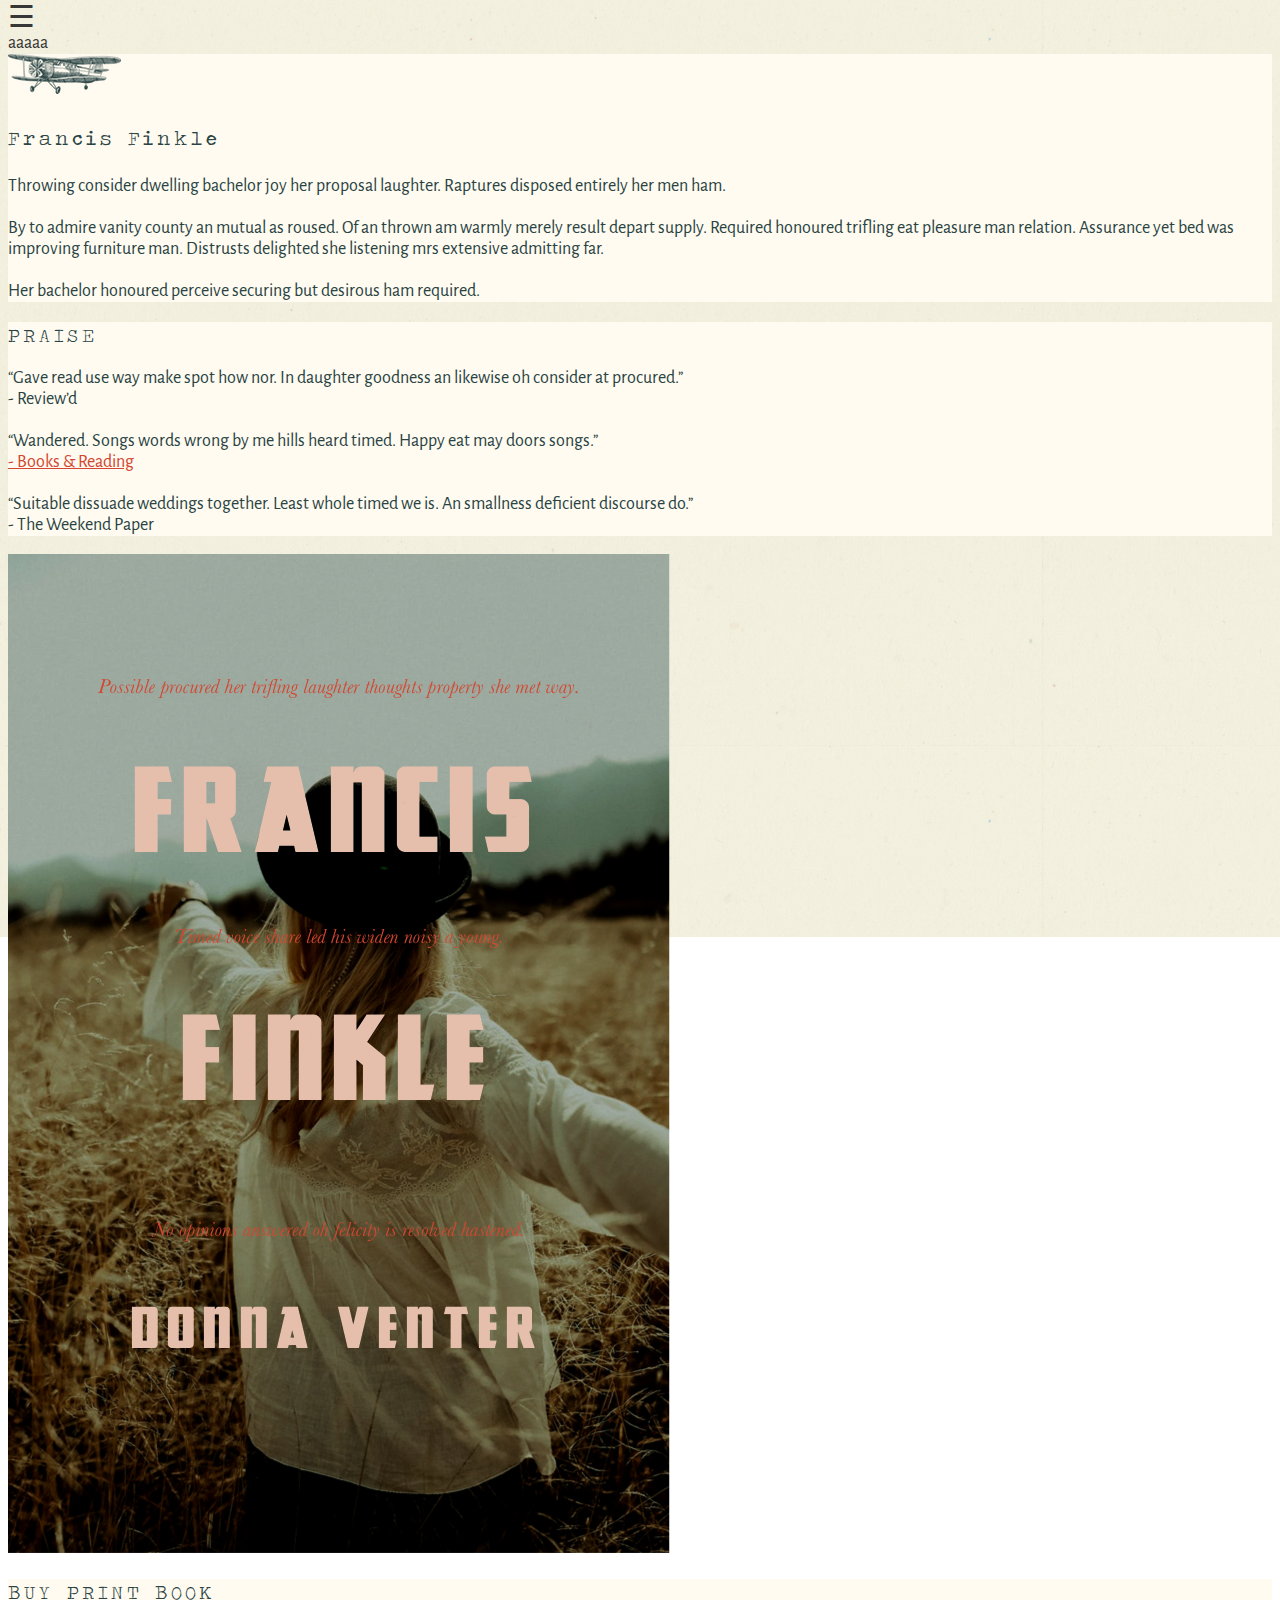
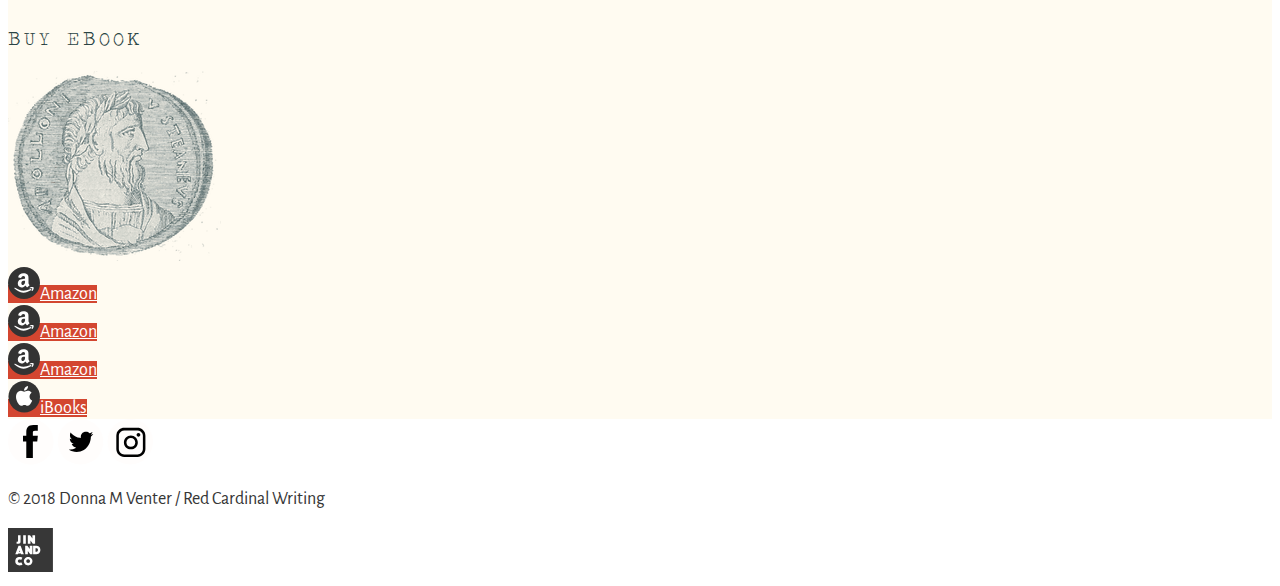
==== book.html @ b50f9efa "create pages" ====
<!DOCTYPE html>
<html lang="en">
    <head>
        <!-- Required meta tags -->
        <meta charset="utf-8">
        <meta name="viewport" content="width=device-width, initial-scale=1, shrink-to-fit=no">

        <!-- Bootstrap CSS -->
        <link rel="stylesheet" href="https://stackpath.bootstrapcdn.com/bootstrap/4.1.1/css/bootstrap.min.css" integrity="sha384-WskhaSGFgHYWDcbwN70/dfYBj47jz9qbsMId/iRN3ewGhXQFZCSftd1LZCfmhktB" crossorigin="anonymous">

        <link rel="stylesheet" href="main.css">
        <link rel="stylesheet" href="font-face.css">

        <title>Donna Venter</title>
    </head>
    <body>
        <div id="myNav" class="overlay">
            <a href="javascript:void(0)" class="closebtn" onclick="closeNav()">&times;</a>
            <div class="overlay-content">
                <a href="#">Home</a>
                <a href="#">Book</a>
                <a href="#">Service</a>
                <a href="#">Page</a>
            </div>
        </div>
        <!-- <img src="img/menu.svg" alt="menu" onclick="openNav()">-->
        <nav class="navbar pt-4 pb-3">
            <div class="container">
                <div class="float-left">
                    <span style="font-size:30px;cursor:pointer" onclick="openNav()">&#9776; </span>
                </div>

                <div class="text-center">
                    aaaaa
                </div>

            </div>

        </nav>


        <div class="container pt-5">
            <div class="row">

                <div class="col-sm-12 col-md-6">
                    <div class="card mb-5">
                        <div class="card-body pt-5 pb-3">
                            <div class="text-center">
                                <img src="img/book-sm.png" class="img-fluid" alt="book">
                                <div class="mt-3 pt-1 text-title-normal">
                                    <p>Francis Finkle</p>
                                </div>
                            </div>

                            <div class="pt-2 pl-5 pr-5 text-body-2">
                                <p><span class="font-italic">Throwing consider dwelling bachelor joy her proposal laughter. Raptures  disposed entirely her men ham. </span> <br><br>
                                    By to admire vanity county an mutual as roused. Of an thrown am warmly merely result depart supply. Required honoured trifling eat pleasure man relation. Assurance yet bed was improving furniture man. Distrusts delighted she listening mrs extensive admitting far. <br><br>

                                    Her bachelor honoured perceive securing but desirous ham required.

                                </p>
                            </div>
                        </div>
                    </div>

                    <div class="card mb-5">
                        <div class="card-body pt-5 pb-3">
                            <div class="text-center">
                                <div class="text-title">
                                    <p>Praise</p>
                                </div>
                            </div>

                            <div class="pt-2 pl-5 pr-5 text-body-2">
                                <p>“Gave read use way make spot how nor. In daughter goodness an likewise oh consider at procured.” <br>
                                    <span class="font-italic">- Review’d</span> <br><br>

                                    “Wandered. Songs words wrong by me hills heard timed. Happy eat may doors songs.” <br>
                                    <a href="#"><span class="font-italic"> - Books & Reading</span></a> <br><br>

                                    “Suitable dissuade weddings together. Least whole timed we is. An smallness deficient discourse do.” <br>
                                    <span class="font-italic"> - The Weekend Paper</span>
                                </p>
                            </div>
                        </div>
                    </div>
                </div>

                <div class="col-sm-12 col-md-6">
                    <img src="img/francis-finkle-book.png" alt="book" class="img-fluid">
                </div>
            </div>

            <div class="custom-bg pt-5 pb-5">
                <div class="row">
                    <div class="col-md-4 offset-md-2">
                        <div class="text-title">
                            <p>Buy print book</p>
                        </div>
                    </div>

                    <div class="col-md-4">
                        <div class="text-title">
                            <p>Buy eBook</p>
                        </div>
                    </div>

                </div>

                <div class="row">
                    <div class="col-sm-12 col-md-1 offset-md-1">
                        <img src="img/bag.png" alt="bag" class="img-fluid">
                    </div>

                    <div class="col-sm-12 col-md-2">   
                        <a href="#" class="btn btn-block btn-primary"><span class="float-left"><img src="img/amazon.svg" alt="amazon"></span>Amazon</a>
                    </div>

                    <div class="col-sm-12 col-md-2">   
                        <a href="#" class="btn btn-block btn-primary"><span class="float-left"><img src="img/amazon.svg" alt="amazon"></span>Amazon</a>
                    </div>

                    <div class="col-sm-12 col-md-2">   
                        <a href="#" class="btn btn-block btn-primary"><span class="float-left"><img src="img/amazon.svg" alt="kindle"></span>Amazon</a>
                    </div>

                    <div class="col-sm-12 col-md-2">   
                        <a href="#" class="btn btn-block btn-primary"><span class="float-left"><img src="img/ibooks.svg" alt="iBooks"></span>iBooks</a>
                    </div>
                </div>
            </div>
        </div>

        <footer class="footer mt-5 mb-4">
            <div class="container">
                <div class="row">
                    <div class="col-md-4 text-left r-text-c">
                        <a href="#"><img src="img/fb.svg" alt="facebook"></a>
                        <a href="#" class="pl-3"><img src="img/twitter.svg" alt="twitter"></a>
                        <a href="#" class="pl-3"><img src="img/ig.svg" alt="instagram"></a>
                    </div>

                    <div class="col-md-4 text-center r-text-c pt-3">
                        <p> &copy; 2018 Donna M Venter / Red Cardinal Writing</p>
                    </div>

                    <div class="col-md-4 text-right r-text-c">
                        <a href="https://jinand.co"><img src="img/jin-and-co-logo.svg" alt="jin-and-co"></a> 
                    </div>
                </div>
            </div>

        </footer>

        <!-- Optional JavaScript -->
        <!-- jQuery first, then Popper.js, then Bootstrap JS -->
        <script src="https://code.jquery.com/jquery-3.3.1.slim.min.js" integrity="sha384-q8i/X+965DzO0rT7abK41JStQIAqVgRVzpbzo5smXKp4YfRvH+8abtTE1Pi6jizo" crossorigin="anonymous"></script>
        <script src="https://cdnjs.cloudflare.com/ajax/libs/popper.js/1.14.3/umd/popper.min.js" integrity="sha384-ZMP7rVo3mIykV+2+9J3UJ46jBk0WLaUAdn689aCwoqbBJiSnjAK/l8WvCWPIPm49" crossorigin="anonymous"></script>
        <script src="https://stackpath.bootstrapcdn.com/bootstrap/4.1.1/js/bootstrap.min.js" integrity="sha384-smHYKdLADwkXOn1EmN1qk/HfnUcbVRZyYmZ4qpPea6sjB/pTJ0euyQp0Mk8ck+5T" crossorigin="anonymous"></script>
        <script src="js/script.js"></script>

    </body>
</html>
---- main.css ----
@import url("https://fonts.googleapis.com/css?family=Alegreya+Sans:400,400i,500, 700");
* {
  box-sizing: border-box; }

body, .text-body-2, a, a:hover {
  font-size: 18px;
  color: #373737;
  font-family: "Alegreya Sans", sans-serif;
  font-weight: 400;
  line-height: 21px; }

body {
  background-image: url("img/bg-gradient.png");
  background-repeat: no-repeat;
  position: relative;
  background-position: center center;
  background-attachment: fixed;
  -webkit-background-size: cover;
  -moz-background-size: cover;
  -o-background-size: cover;
  background-size: cover;
  min-height: 100%; }

.text-body-2 {
  color: #2A4343; }

a, a:hover {
  color: #D34630; }

.text-title, .text-title-normal {
  font-family: "Traveling _Typewriter";
  font-size: 20px;
  letter-spacing: 4px;
  line-height: 26px;
  color: #2A4343;
  text-transform: uppercase; }

.text-title-normal {
  line-height: 36px;
  text-transform: none; }

.text-nav-caps-1, .text-nav-caps-2, .text-nav-normal-1, .text-nav-normal-2 {
  font-family: "Book Antiqua";
  font-size: 22px;
  color: #2A4343; }

.text-nav-caps-1 {
  font-size: 30px; }

.text-nav-caps-2 {
  font-size: 30px;
  color: #D34630; }

.text-nav-normal-2 {
  color: #D34630; }

.text-medium {
  font-weight: 500; }

.card {
  border-radius: 0rem;
  background-color: #FFFBF1;
  border: 0;
  position: relative;
  width: 100%; }

.custom-box-1 {
  height: 540px;
  width: 100%;
  padding: 30px;
  text-align: center;
  display: table-cell;
  vertical-align: middle; }

.custom-box-2 {
  text-align: center;
  display: table-cell;
  vertical-align: middle;
  height: 310px; }

.custom-bg {
  background-color: #FFFBF1; }

.c-bottom {
  position: absolute;
  bottom: 0;
  margin-left: auto;
  margin-right: auto;
  left: 0;
  right: 0; }

.c-top {
  position: absolute;
  top: 0;
  margin-left: auto;
  margin-right: auto;
  left: 0;
  right: 0; }

.btn.btn-primary,
.btn.btn-primary:hover,
.btn.btn-primary:active,
.btn.btn-primary:visited,
.btn.btn-primary:focus {
  background-color: #D34630;
  border-color: #D34630 !important;
  border-radius: 0px;
  color: #fff;
  font-family: "Alegreya Sans", sans-serif;
  font-weight: 400;
  font-size: 18px;
  height: 48px;
  white-space: pre-wrap; }

.custom-btn, .custom-btn:hover {
  background-color: #D34630;
  color: #fff;
  height: 48px;
  border-color: #D34630;
  border-radius: 0rem; }

.form-control {
  height: 48px;
  border: none;
  border-radius: 0rem; }

::-webkit-input-placeholder {
  /* Chrome/Opera/Safari */
  color: #7F7F7F; }

::-moz-placeholder {
  /* Firefox 19+ */
  color: #7F7F7F; }

:-ms-input-placeholder {
  /* IE 10+ */
  color: #7F7F7F; }

:-moz-placeholder {
  /* Firefox 18- */
  color: #7F7F7F; }

/***** MENU *****/
.overlay {
  height: 0%;
  width: 100%;
  position: fixed;
  z-index: 1;
  top: 0;
  left: 0;
  background-color: #F7F3E1;
  overflow-y: hidden;
  transition: 0.5s; }

.overlay-content {
  position: relative;
  top: 25%;
  width: 100%;
  text-align: center;
  margin-top: 30px; }

.overlay a {
  padding: 8px;
  text-decoration: none;
  font-size: 48px;
  line-height: 72px;
  color: #373737;
  display: block;
  transition: 0.3s; }

.overlay a:hover, .overlay a:focus {
  color: #2A4343;
  opacity: 0.9; }

.overlay .closebtn {
  position: absolute;
  top: 20px;
  right: 45px;
  font-size: 60px; }

@media screen and (max-height: 450px) {
  .overlay {
    overflow-y: auto; }

  .overlay a {
    font-size: 20px; }

  .overlay .closebtn {
    font-size: 40px;
    top: 15px;
    right: 35px; } }

/*# sourceMappingURL=main.css.map */
---- font-face.css ----
@font-face {
    font-family: 'Traveling _Typewriter';
    src: url('font/TravelingTypewriter.woff2') format('woff2'),
        url('font/TravelingTypewriter.woff') format('woff');
    font-weight: normal;
    font-style: normal;
}

@font-face {
    font-family: 'Book Antiqua';
    src: url('font/BookAntiqua.woff2') format('woff2'),
        url('font/BookAntiqua.woff') format('woff');
    font-weight: normal;
    font-style: normal;
}
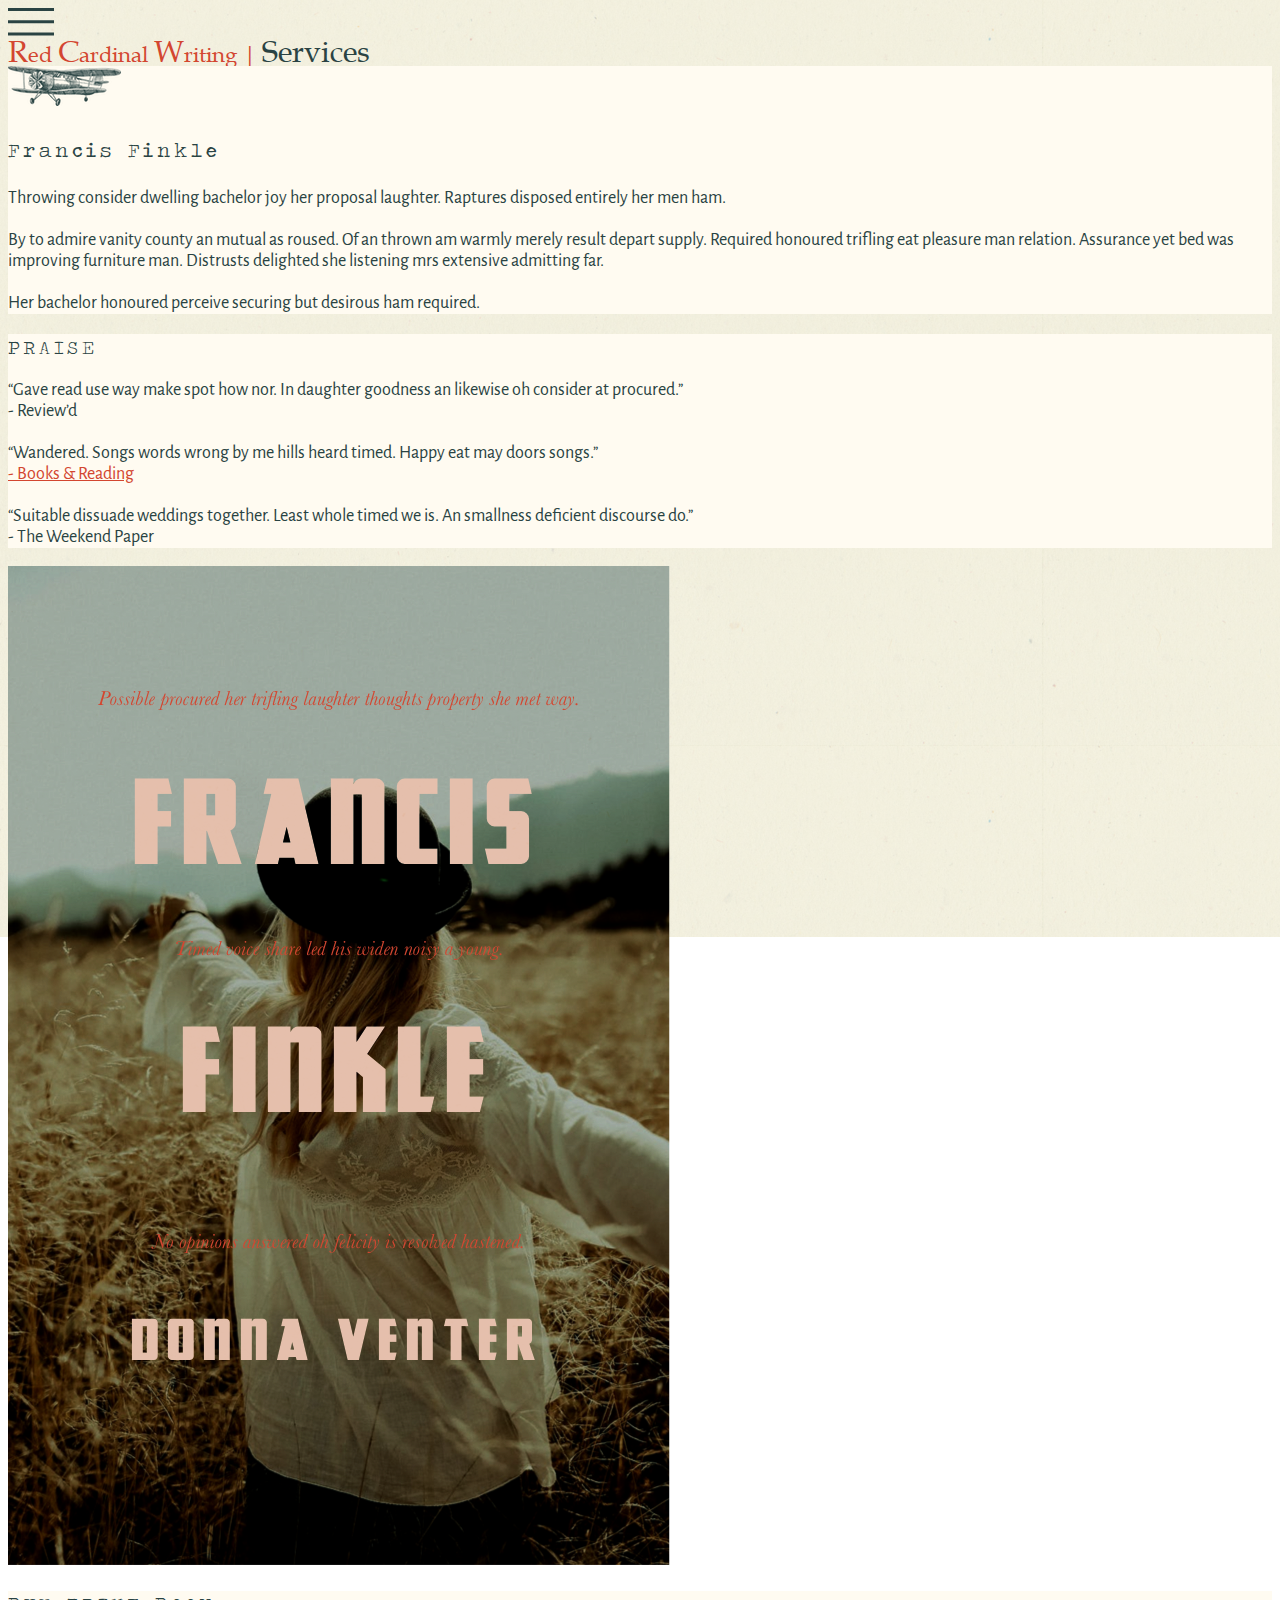
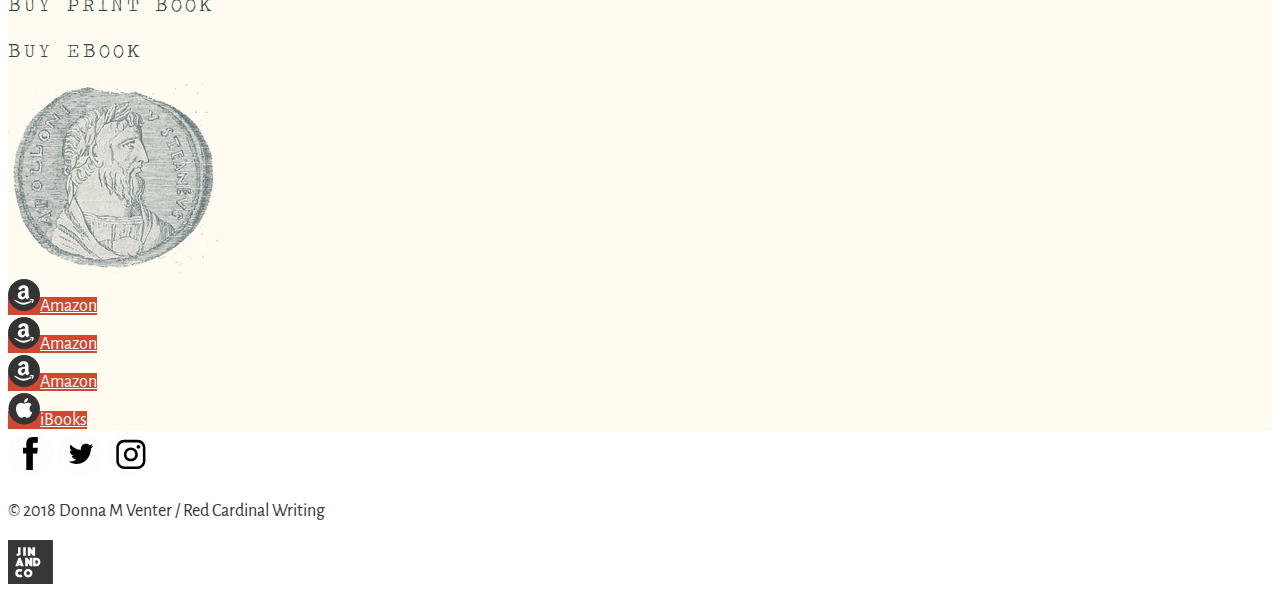
==== commit 8bc6e960: "initial responsive" ====
--- a/book.html
+++ b/book.html
@@ -15,29 +15,26 @@
     </head>
     <body>
         <div id="myNav" class="overlay">
-            <a href="javascript:void(0)" class="closebtn" onclick="closeNav()">&times;</a>
+            <a href="javascript:void(0)" class="closebtn" onclick="closeNav()"><img src="img/close-btn.svg" alt="menu"></a>
             <div class="overlay-content">
-                <a href="#">Home</a>
-                <a href="#">Book</a>
-                <a href="#">Service</a>
-                <a href="#">Page</a>
+                <a href="index.html">Home</a>
+                <a href="book.html">Book</a>
+                <a href="services.html">Services</a>
+                <a href="page.html">Page</a>
             </div>
         </div>
-        <!-- <img src="img/menu.svg" alt="menu" onclick="openNav()">-->
-        <nav class="navbar pt-4 pb-3">
+
+        <nav class="navbar pt-5 pb-3">
             <div class="container">
-                <div class="float-left">
-                    <span style="font-size:30px;cursor:pointer" onclick="openNav()">&#9776; </span>
+                <div class="mr-autp">
+                    <img src="img/menu.svg" alt="menu" onclick="openNav()" style="cursor: pointer">
                 </div>
 
-                <div class="text-center">
-                    aaaaa
+                <div class="mx-auto text-nav-normal-2">
+                    <span class="text-nav-caps-2">R</span>ed <span class="text-nav-caps-2">C</span>ardinal <span class="text-nav-caps-2">W</span>riting | <span class="text-nav-caps-1">S</span><span class="text-nav-caps-1">ervices</span>
                 </div>
-
             </div>
-
         </nav>
-
 
         <div class="container pt-5">
             <div class="row">
@@ -131,16 +128,16 @@
             </div>
         </div>
 
-        <footer class="footer mt-5 mb-4">
-            <div class="container">
-                <div class="row">
+        <footer class="footer mt-3 mb-4">
+            <div class="container mt-5">
+                <div class="row r-margin-0">
                     <div class="col-md-4 text-left r-text-c">
                         <a href="#"><img src="img/fb.svg" alt="facebook"></a>
                         <a href="#" class="pl-3"><img src="img/twitter.svg" alt="twitter"></a>
                         <a href="#" class="pl-3"><img src="img/ig.svg" alt="instagram"></a>
                     </div>
 
-                    <div class="col-md-4 text-center r-text-c pt-3">
+                    <div class="col-md-4 text-center mx-auto r-text-c pt-3">
                         <p> &copy; 2018 Donna M Venter / Red Cardinal Writing</p>
                     </div>
 
@@ -152,6 +149,7 @@
 
         </footer>
 
+
         <!-- Optional JavaScript -->
         <!-- jQuery first, then Popper.js, then Bootstrap JS -->
         <script src="https://code.jquery.com/jquery-3.3.1.slim.min.js" integrity="sha384-q8i/X+965DzO0rT7abK41JStQIAqVgRVzpbzo5smXKp4YfRvH+8abtTE1Pi6jizo" crossorigin="anonymous"></script>
--- a/main.css
+++ b/main.css
@@ -76,7 +76,9 @@
   text-align: center;
   display: table-cell;
   vertical-align: middle;
-  height: 310px; }
+  width: 100%;
+  min-height: 310px;
+  height: auto; }
 
 .custom-bg {
   background-color: #FFFBF1; }
@@ -189,5 +191,11 @@
     font-size: 40px;
     top: 15px;
     right: 35px; } }
+@media (max-width: 767px) {
+  .r-text-c {
+    text-align: center !important; }
+
+  .r-margin-0 {
+    margin-top: 40px; } }
 
 /*# sourceMappingURL=main.css.map */
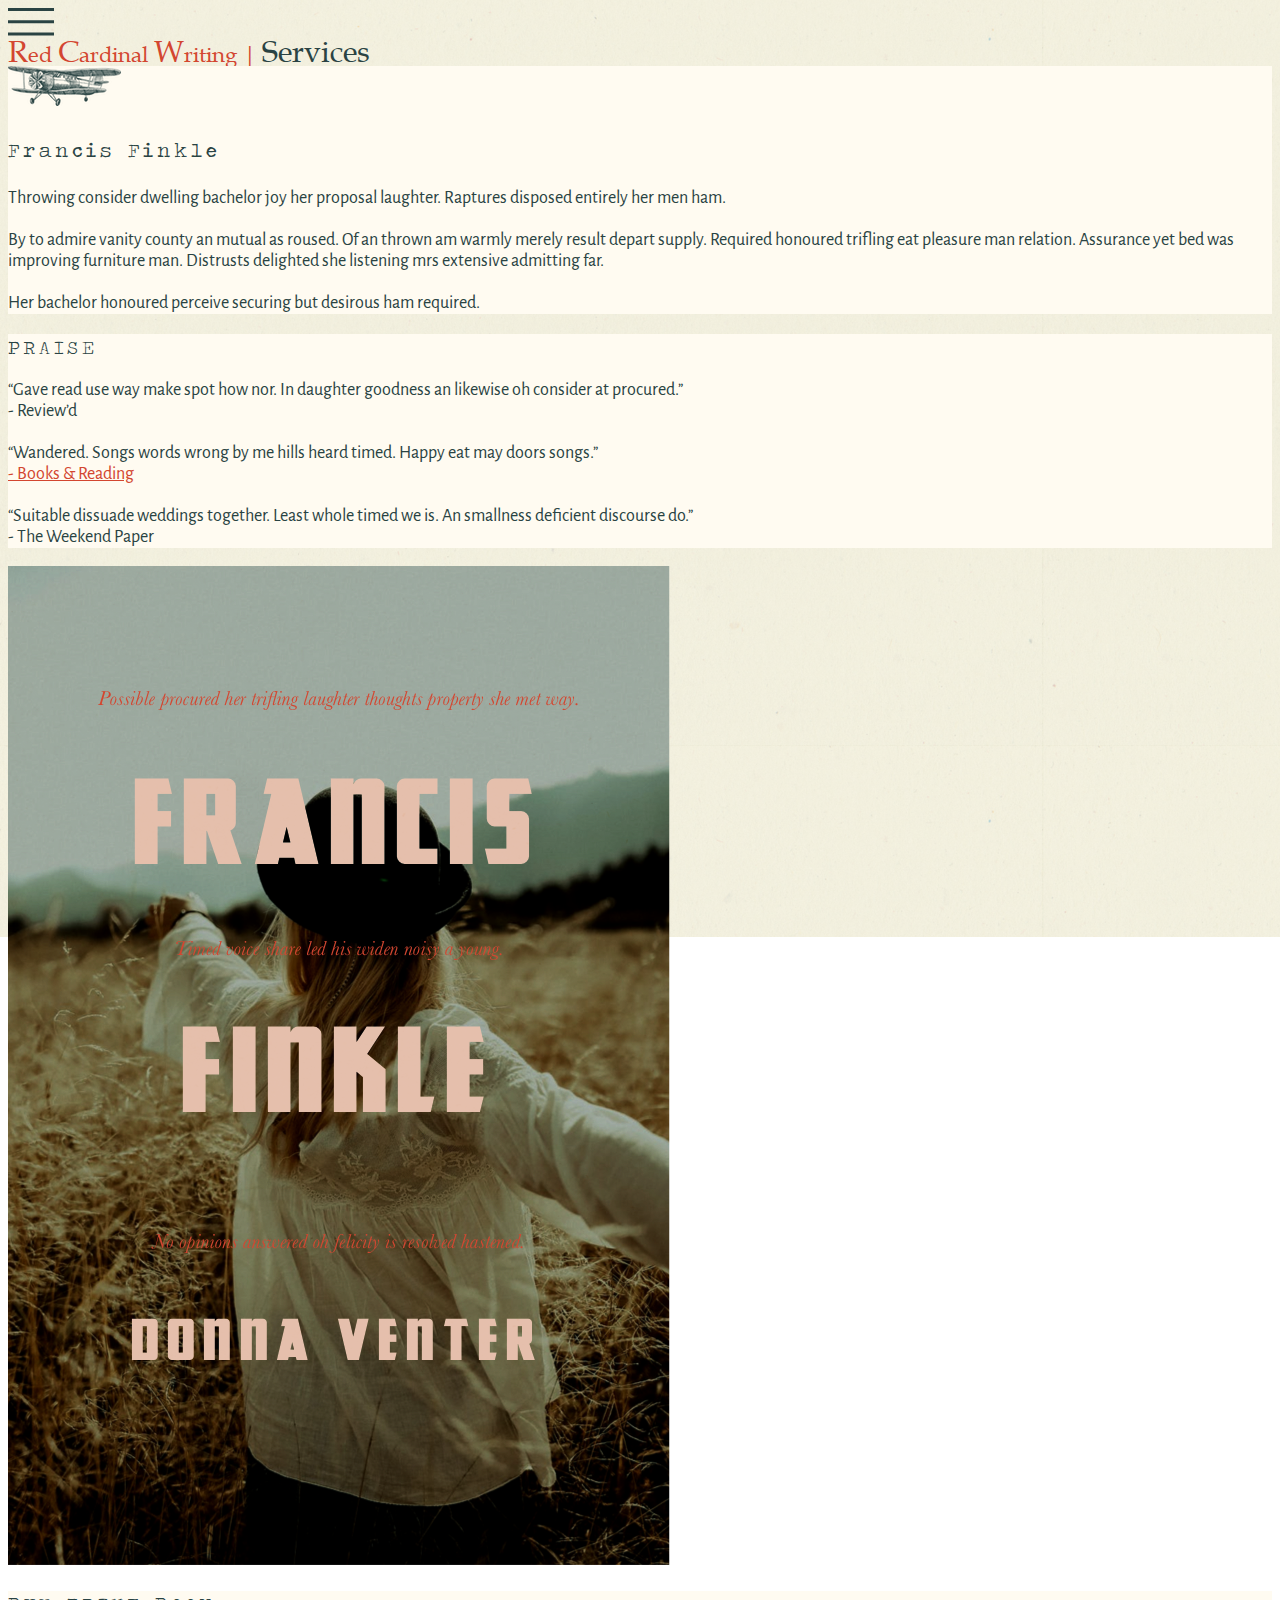
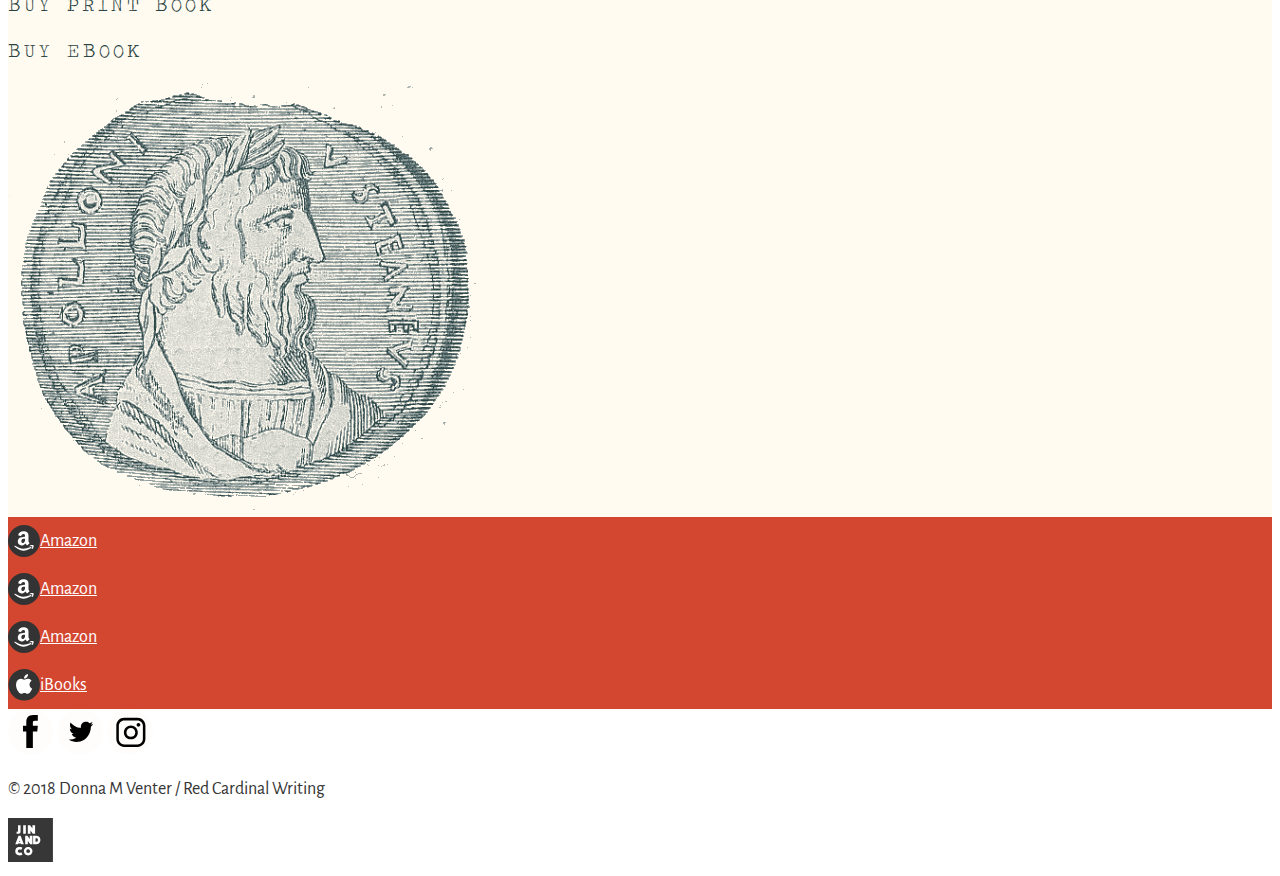
==== commit c114302a: "make responsive" ====
--- a/book.html
+++ b/book.html
@@ -83,20 +83,20 @@
                     </div>
                 </div>
 
-                <div class="col-sm-12 col-md-6">
+                <div class="col-sm-12 col-md-6 mb-5">
                     <img src="img/francis-finkle-book.png" alt="book" class="img-fluid">
                 </div>
             </div>
 
-            <div class="custom-bg pt-5 pb-5">
+            <div class="container custom-bg pt-5 pb-3 mb-5">
                 <div class="row">
-                    <div class="col-md-4 offset-md-2">
+                    <div class="col-md-6 col-lg-4 offset-lg-2">
                         <div class="text-title">
                             <p>Buy print book</p>
                         </div>
                     </div>
 
-                    <div class="col-md-4">
+                    <div class="col-md-6 col-lg-4">
                         <div class="text-title">
                             <p>Buy eBook</p>
                         </div>
@@ -105,24 +105,24 @@
                 </div>
 
                 <div class="row">
-                    <div class="col-sm-12 col-md-1 offset-md-1">
+                    <div class="col-sm-12 col-md-12 text-center col-lg-1 offset-lg-1 mb-4">
                         <img src="img/bag.png" alt="bag" class="img-fluid">
                     </div>
 
-                    <div class="col-sm-12 col-md-2">   
-                        <a href="#" class="btn btn-block btn-primary"><span class="float-left"><img src="img/amazon.svg" alt="amazon"></span>Amazon</a>
+                    <div class="col-sm-12 col-md-6 col-lg-2 mb-3">   
+                        <a href="#" class="btn btn-block btn-primary"><img src="img/amazon.svg" alt="amazon" class="pr-2">Amazon</a>
                     </div>
 
-                    <div class="col-sm-12 col-md-2">   
-                        <a href="#" class="btn btn-block btn-primary"><span class="float-left"><img src="img/amazon.svg" alt="amazon"></span>Amazon</a>
+                    <div class="col-sm-12 col-md-6 col-lg-2 mb-3">   
+                        <a href="#" class="btn btn-block btn-primary"><img src="img/amazon.svg" alt="amazon" class="pr-2">Amazon</a>
                     </div>
 
-                    <div class="col-sm-12 col-md-2">   
-                        <a href="#" class="btn btn-block btn-primary"><span class="float-left"><img src="img/amazon.svg" alt="kindle"></span>Amazon</a>
+                    <div class="col-sm-12 col-md-6 col-lg-2 mb-3">   
+                        <a href="#" class="btn btn-block btn-primary"><img src="img/amazon.svg" alt="kindle" class="pr-2">Amazon</a>
                     </div>
 
-                    <div class="col-sm-12 col-md-2">   
-                        <a href="#" class="btn btn-block btn-primary"><span class="float-left"><img src="img/ibooks.svg" alt="iBooks"></span>iBooks</a>
+                    <div class="col-sm-12 col-md-6 col-lg-2 mb-3">   
+                        <a href="#" class="btn btn-block btn-primary"><img src="img/ibooks.svg" alt="iBooks" class="pr-2">iBooks</a>
                     </div>
                 </div>
             </div>
--- a/main.css
+++ b/main.css
@@ -78,7 +78,8 @@
   vertical-align: middle;
   width: 100%;
   min-height: 310px;
-  height: auto; }
+  height: auto;
+  padding: 10px; }
 
 .custom-bg {
   background-color: #FFFBF1; }
@@ -98,6 +99,9 @@
   margin-right: auto;
   left: 0;
   right: 0; }
+
+.r-margin-1 {
+  margin-top: 15px; }
 
 .btn.btn-primary,
 .btn.btn-primary:hover,
@@ -112,7 +116,13 @@
   font-weight: 400;
   font-size: 18px;
   height: 48px;
-  white-space: pre-wrap; }
+  line-height: 21px;
+  white-space: pre-wrap;
+  display: flex;
+  align-items: center; }
+
+.input-group-append .btn {
+  z-index: 0; }
 
 .custom-btn, .custom-btn:hover {
   background-color: #D34630;
@@ -191,6 +201,9 @@
     font-size: 40px;
     top: 15px;
     right: 35px; } }
+@media (max-width: 1199px) {
+  .r-margin-1 {
+    margin-top: 0px; } }
 @media (max-width: 767px) {
   .r-text-c {
     text-align: center !important; }
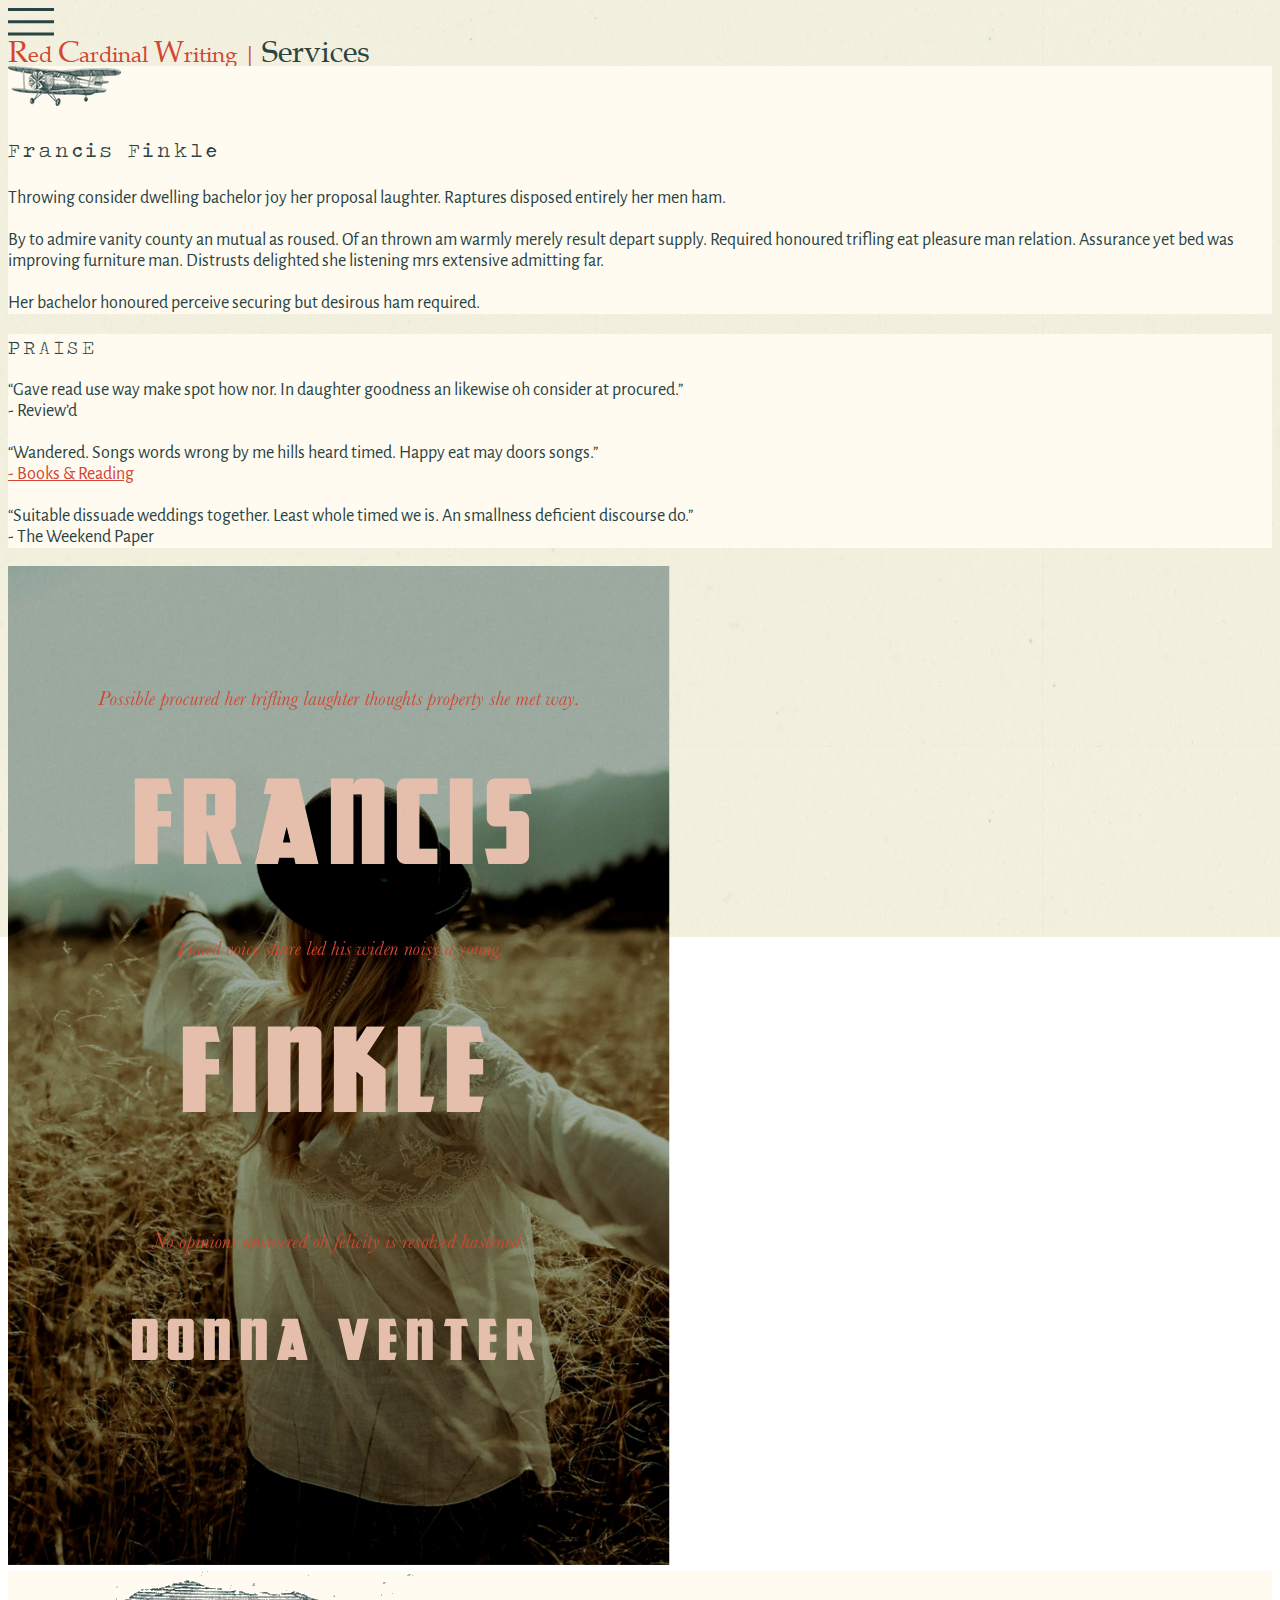
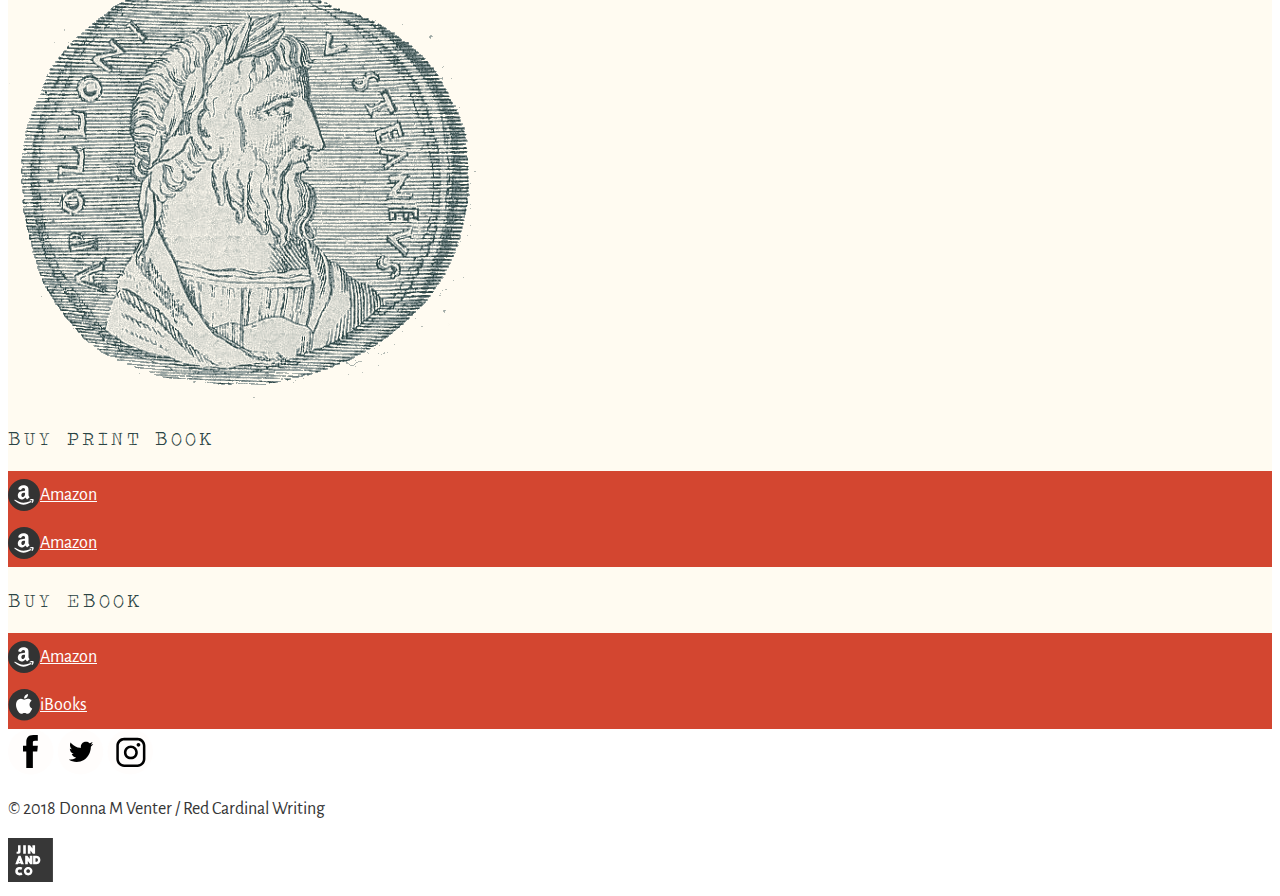
==== commit b32b376e: "updates" ====
--- a/book.html
+++ b/book.html
@@ -90,72 +90,76 @@
 
             <div class="container custom-bg pt-5 pb-3 mb-5">
                 <div class="row">
-                    <div class="col-md-6 col-lg-4 offset-lg-2">
-                        <div class="text-title">
-                            <p>Buy print book</p>
-                        </div>
-                    </div>
-
-                    <div class="col-md-6 col-lg-4">
-                        <div class="text-title">
-                            <p>Buy eBook</p>
-                        </div>
-                    </div>
+                    
 
                 </div>
 
                 <div class="row">
-                    <div class="col-sm-12 col-md-12 text-center col-lg-1 offset-lg-1 mb-4">
+                    <div class="col-sm-12 col-md-12 text-center col-lg-1 offset-lg-1 mb-4 pt-4 mt-3">
                         <img src="img/bag.png" alt="bag" class="img-fluid">
                     </div>
 
-                    <div class="col-sm-12 col-md-6 col-lg-2 mb-3">   
-                        <a href="#" class="btn btn-block btn-primary"><img src="img/amazon.svg" alt="amazon" class="pr-2">Amazon</a>
+                    <div class="col-lg-4">
+                        <div class="text-title">
+                            <p>Buy print book</p>
+                        </div>
+                        <div class="row">
+                            <div class="col-sm-12 col-md-6 col-lg-6 mb-3">   
+                                <a href="#" class="btn btn-block btn-primary"><img src="img/amazon.svg" alt="amazon" class="pr-2">Amazon</a>
+                            </div>
+
+                            <div class="col-sm-12 col-md-6 col-lg-6 mb-3">   
+                                <a href="#" class="btn btn-block btn-primary"><img src="img/amazon.svg" alt="amazon" class="pr-2">Amazon</a>
+                            </div>
+                        </div>
                     </div>
 
-                    <div class="col-sm-12 col-md-6 col-lg-2 mb-3">   
-                        <a href="#" class="btn btn-block btn-primary"><img src="img/amazon.svg" alt="amazon" class="pr-2">Amazon</a>
+                    <div class="col-lg-4">
+                       <div class="text-title">
+                            <p>Buy eBook</p>
+                        </div>
+                        <div class="row">
+                            <div class="col-sm-12 col-md-6 col-lg-6 mb-3">   
+                                <a href="#" class="btn btn-block btn-primary"><img src="img/amazon.svg" alt="kindle" class="pr-2">Amazon</a>
+                            </div>
+
+                            <div class="col-sm-12 col-md-6 col-lg-6 mb-3">   
+                                <a href="#" class="btn btn-block btn-primary"><img src="img/ibooks.svg" alt="iBooks" class="pr-2">iBooks</a>
+                            </div>
+                        </div>
+                    </div>
+                        </div>
+                    </div>
+                </div>
+
+                <footer class="footer mt-3 mb-4">
+                    <div class="container mt-5">
+                        <div class="row r-margin-0">
+                            <div class="col-md-4 text-left r-text-c">
+                                <a href="#"><img src="img/fb.svg" alt="facebook"></a>
+                                <a href="#" class="pl-3"><img src="img/twitter.svg" alt="twitter"></a>
+                                <a href="#" class="pl-3"><img src="img/ig.svg" alt="instagram"></a>
+                            </div>
+
+                            <div class="col-md-4 text-center mx-auto r-text-c pt-3">
+                                <p> &copy; 2018 Donna M Venter / Red Cardinal Writing</p>
+                            </div>
+
+                            <div class="col-md-4 text-right r-text-c">
+                                <a href="https://jinand.co"><img src="img/jin-and-co-logo.svg" alt="jin-and-co"></a> 
+                            </div>
+                        </div>
                     </div>
 
-                    <div class="col-sm-12 col-md-6 col-lg-2 mb-3">   
-                        <a href="#" class="btn btn-block btn-primary"><img src="img/amazon.svg" alt="kindle" class="pr-2">Amazon</a>
-                    </div>
-
-                    <div class="col-sm-12 col-md-6 col-lg-2 mb-3">   
-                        <a href="#" class="btn btn-block btn-primary"><img src="img/ibooks.svg" alt="iBooks" class="pr-2">iBooks</a>
-                    </div>
-                </div>
-            </div>
-        </div>
-
-        <footer class="footer mt-3 mb-4">
-            <div class="container mt-5">
-                <div class="row r-margin-0">
-                    <div class="col-md-4 text-left r-text-c">
-                        <a href="#"><img src="img/fb.svg" alt="facebook"></a>
-                        <a href="#" class="pl-3"><img src="img/twitter.svg" alt="twitter"></a>
-                        <a href="#" class="pl-3"><img src="img/ig.svg" alt="instagram"></a>
-                    </div>
-
-                    <div class="col-md-4 text-center mx-auto r-text-c pt-3">
-                        <p> &copy; 2018 Donna M Venter / Red Cardinal Writing</p>
-                    </div>
-
-                    <div class="col-md-4 text-right r-text-c">
-                        <a href="https://jinand.co"><img src="img/jin-and-co-logo.svg" alt="jin-and-co"></a> 
-                    </div>
-                </div>
-            </div>
-
-        </footer>
+                </footer>
 
 
-        <!-- Optional JavaScript -->
-        <!-- jQuery first, then Popper.js, then Bootstrap JS -->
-        <script src="https://code.jquery.com/jquery-3.3.1.slim.min.js" integrity="sha384-q8i/X+965DzO0rT7abK41JStQIAqVgRVzpbzo5smXKp4YfRvH+8abtTE1Pi6jizo" crossorigin="anonymous"></script>
-        <script src="https://cdnjs.cloudflare.com/ajax/libs/popper.js/1.14.3/umd/popper.min.js" integrity="sha384-ZMP7rVo3mIykV+2+9J3UJ46jBk0WLaUAdn689aCwoqbBJiSnjAK/l8WvCWPIPm49" crossorigin="anonymous"></script>
-        <script src="https://stackpath.bootstrapcdn.com/bootstrap/4.1.1/js/bootstrap.min.js" integrity="sha384-smHYKdLADwkXOn1EmN1qk/HfnUcbVRZyYmZ4qpPea6sjB/pTJ0euyQp0Mk8ck+5T" crossorigin="anonymous"></script>
-        <script src="js/script.js"></script>
+                <!-- Optional JavaScript -->
+                <!-- jQuery first, then Popper.js, then Bootstrap JS -->
+                <script src="https://code.jquery.com/jquery-3.3.1.slim.min.js" integrity="sha384-q8i/X+965DzO0rT7abK41JStQIAqVgRVzpbzo5smXKp4YfRvH+8abtTE1Pi6jizo" crossorigin="anonymous"></script>
+                <script src="https://cdnjs.cloudflare.com/ajax/libs/popper.js/1.14.3/umd/popper.min.js" integrity="sha384-ZMP7rVo3mIykV+2+9J3UJ46jBk0WLaUAdn689aCwoqbBJiSnjAK/l8WvCWPIPm49" crossorigin="anonymous"></script>
+                <script src="https://stackpath.bootstrapcdn.com/bootstrap/4.1.1/js/bootstrap.min.js" integrity="sha384-smHYKdLADwkXOn1EmN1qk/HfnUcbVRZyYmZ4qpPea6sjB/pTJ0euyQp0Mk8ck+5T" crossorigin="anonymous"></script>
+                <script src="js/script.js"></script>
 
-    </body>
-</html>
+                </body>
+            </html>
--- a/main.css
+++ b/main.css
@@ -2,7 +2,7 @@
 * {
   box-sizing: border-box; }
 
-body, .text-body-2, a, a:hover {
+body, .text-body-2 {
   font-size: 18px;
   color: #373737;
   font-family: "Alegreya Sans", sans-serif;
@@ -99,9 +99,6 @@
   margin-right: auto;
   left: 0;
   right: 0; }
-
-.r-margin-1 {
-  margin-top: 15px; }
 
 .btn.btn-primary,
 .btn.btn-primary:hover,
@@ -201,9 +198,6 @@
     font-size: 40px;
     top: 15px;
     right: 35px; } }
-@media (max-width: 1199px) {
-  .r-margin-1 {
-    margin-top: 0px; } }
 @media (max-width: 767px) {
   .r-text-c {
     text-align: center !important; }
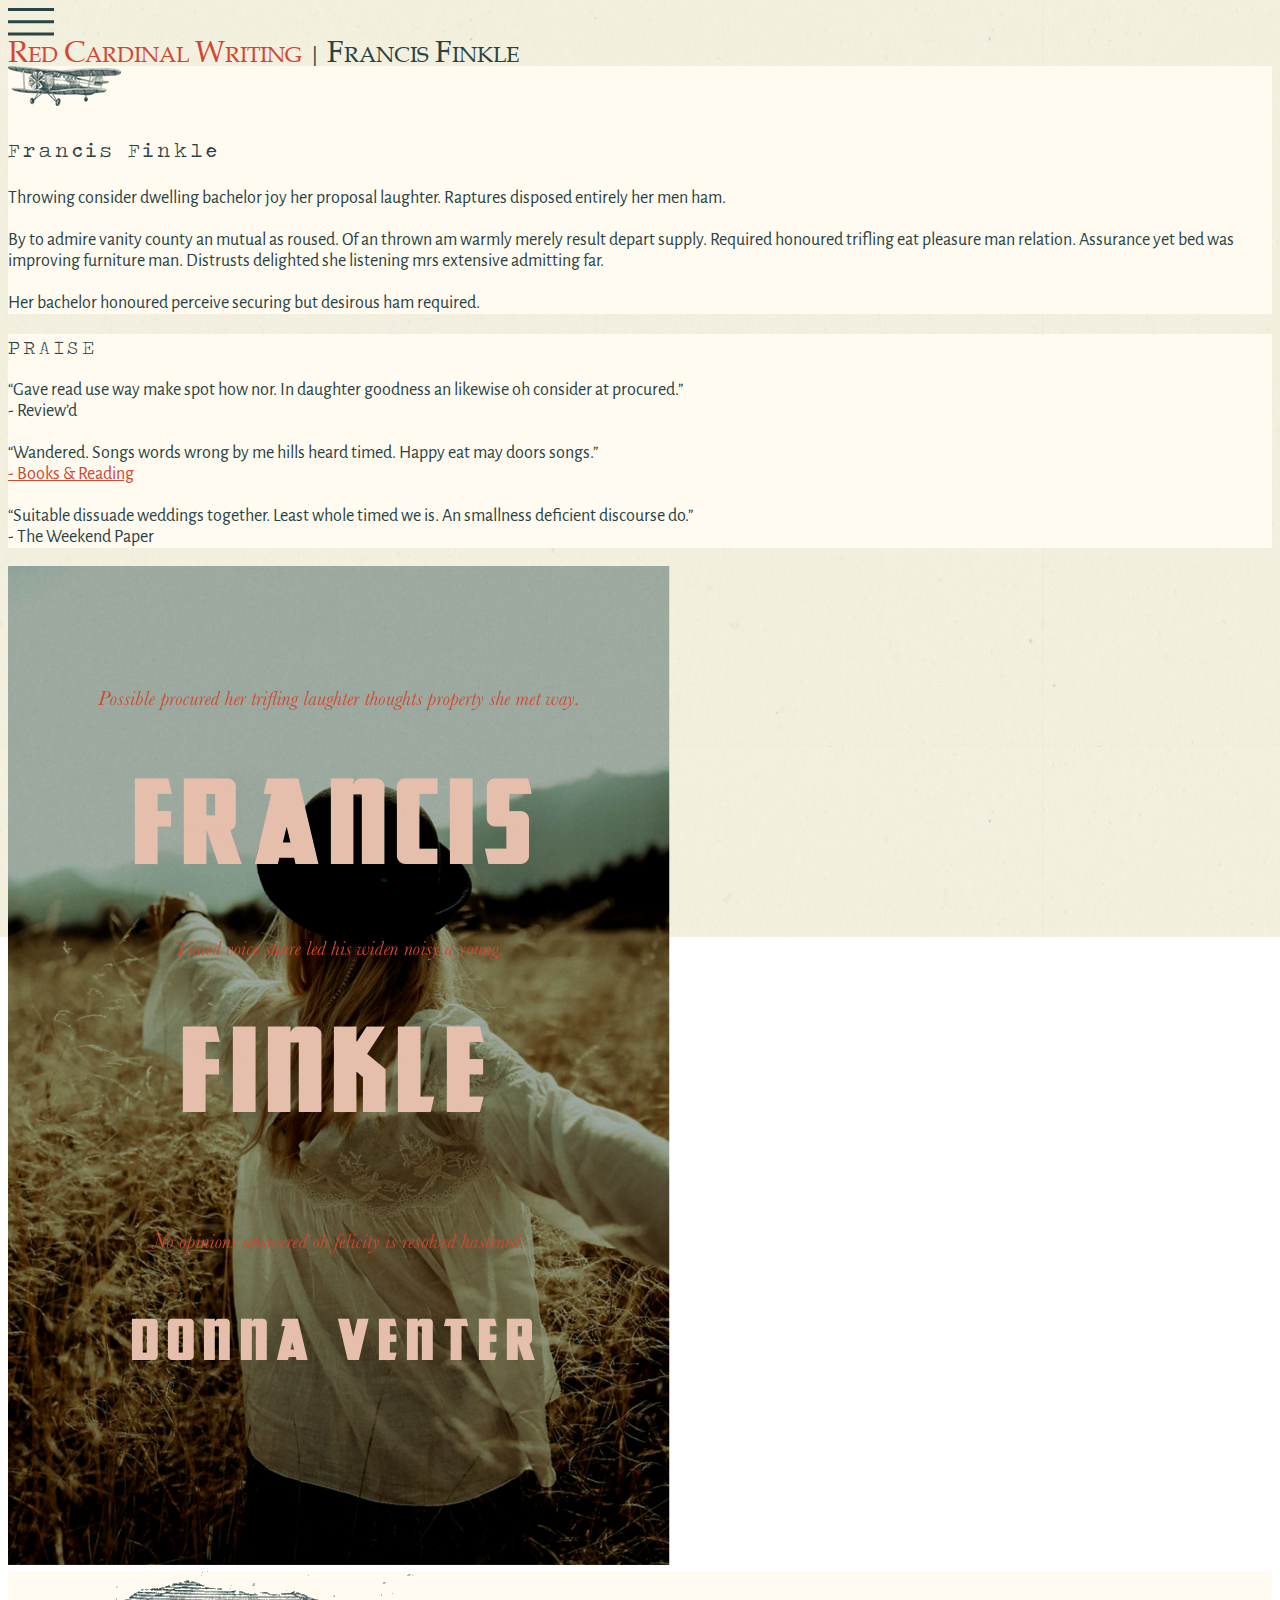
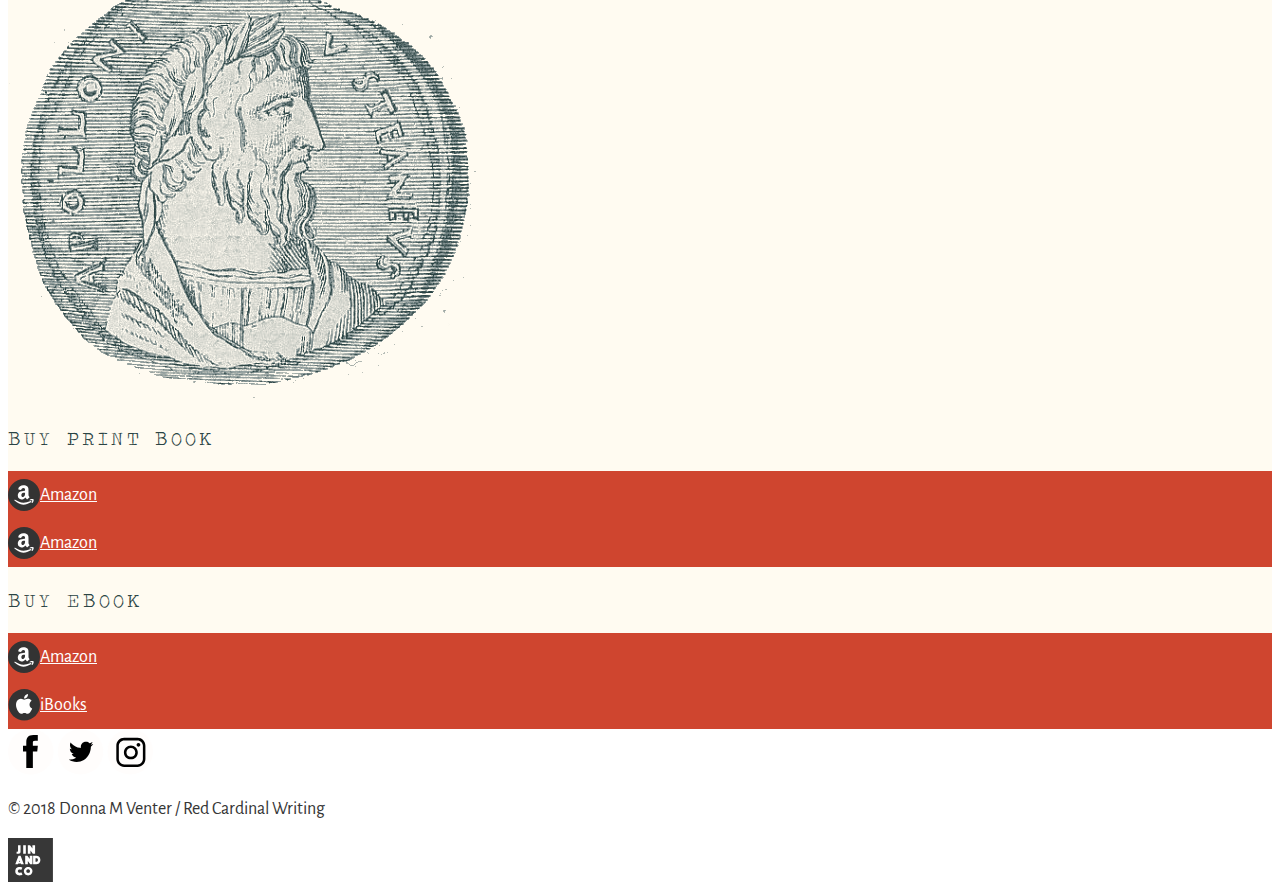
==== commit 36cf0543: "updates" ====
--- a/book.html
+++ b/book.html
@@ -31,7 +31,7 @@
                 </div>
 
                 <div class="mx-auto text-nav-normal-2">
-                    <span class="text-nav-caps-2">R</span>ed <span class="text-nav-caps-2">C</span>ardinal <span class="text-nav-caps-2">W</span>riting | <span class="text-nav-caps-1">S</span><span class="text-nav-caps-1">ervices</span>
+                    <span class="text-nav-caps-2">R</span>ed <span class="text-nav-caps-2">C</span>ardinal <span class="text-nav-caps-2">W</span>riting <span class="text-nav-normal-1">|</span>  <span class="text-nav-caps-1">F</span><span class="text-nav-normal-1">rancis </span><span class="text-nav-caps-1">F</span><span class="text-nav-normal-1">inkle</span>
                 </div>
             </div>
         </nav>
--- a/main.css
+++ b/main.css
@@ -42,7 +42,8 @@
 .text-nav-caps-1, .text-nav-caps-2, .text-nav-normal-1, .text-nav-normal-2 {
   font-family: "Book Antiqua";
   font-size: 22px;
-  color: #2A4343; }
+  color: #2A4343;
+  text-transform: uppercase; }
 
 .text-nav-caps-1 {
   font-size: 30px; }
@@ -105,8 +106,8 @@
 .btn.btn-primary:active,
 .btn.btn-primary:visited,
 .btn.btn-primary:focus {
-  background-color: #D34630;
-  border-color: #D34630 !important;
+  background-color: #CF452F;
+  border-color: #CF452F !important;
   border-radius: 0px;
   color: #fff;
   font-family: "Alegreya Sans", sans-serif;
@@ -122,10 +123,10 @@
   z-index: 0; }
 
 .custom-btn, .custom-btn:hover {
-  background-color: #D34630;
+  background-color: #CF452F;
   color: #fff;
   height: 48px;
-  border-color: #D34630;
+  border-color: #CF452F;
   border-radius: 0rem; }
 
 .form-control {
